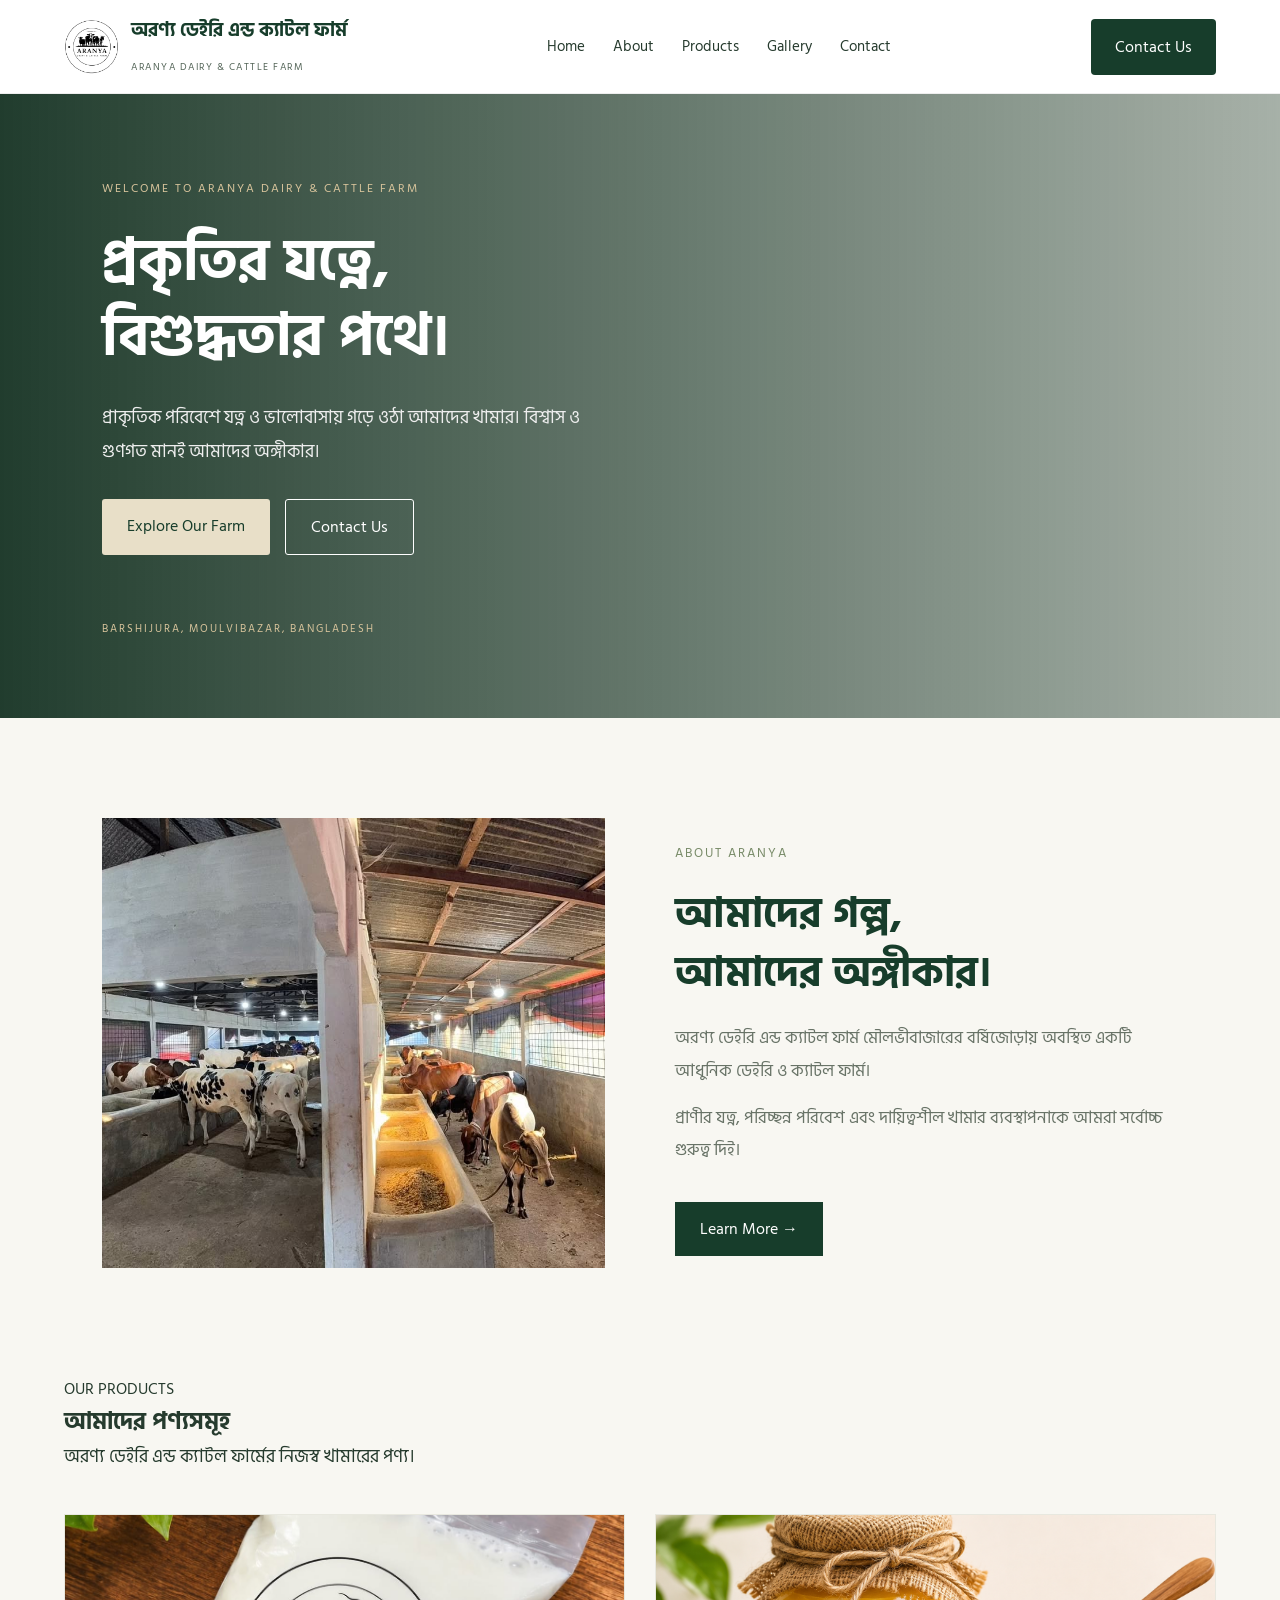
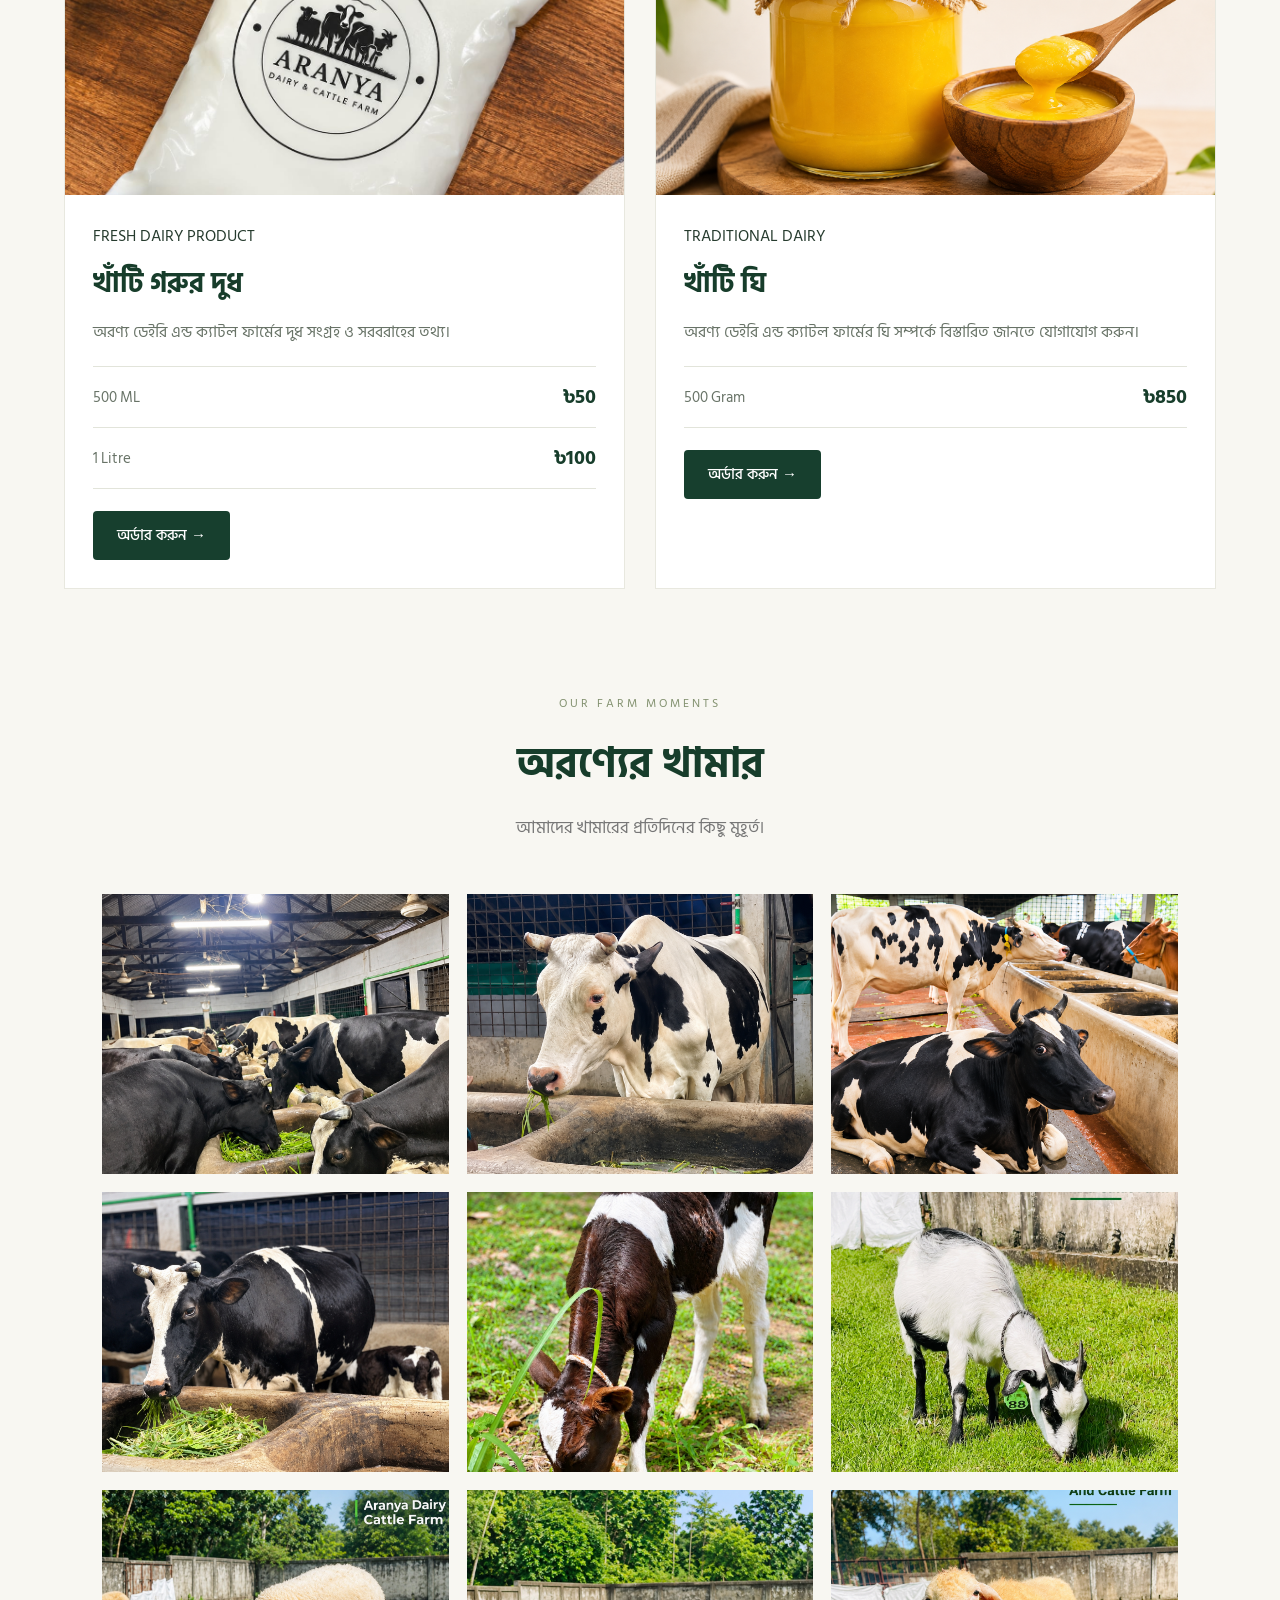
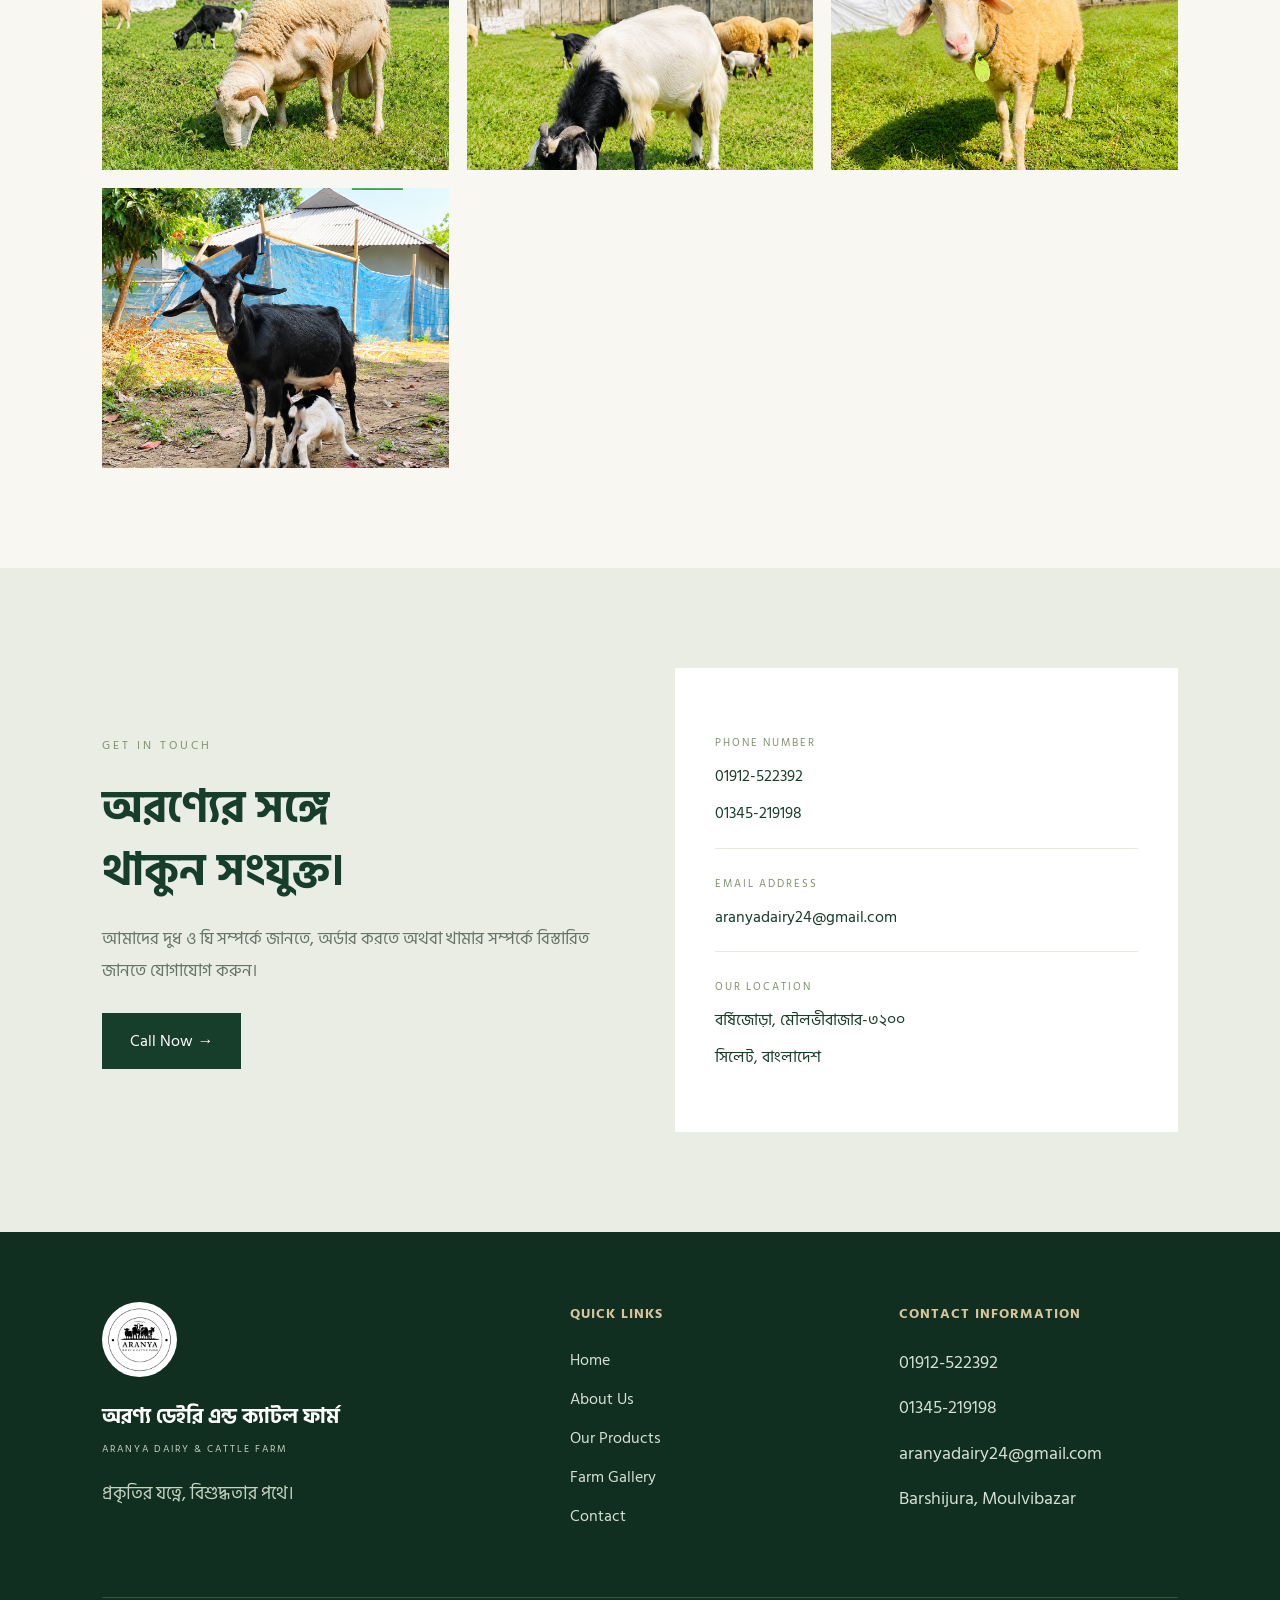
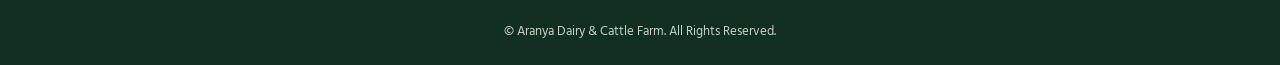
==== index.html @ bbe1cdf4 "Initial commit - Aranya Dairy Website" ====
<!DOCTYPE html>
<html lang="bn">

<head>
    <!-- Basic Meta -->
    <meta charset="UTF-8">
    <meta name="viewport" content="width=device-width, initial-scale=1.0">

    <!-- SEO Title -->
    <title>অরণ্য ডেইরি এন্ড ক্যাটল ফার্ম | Aranya Dairy & Cattle Farm</title>

    <!-- SEO Description -->
    <meta name="description" content="অরণ্য ডেইরি এন্ড ক্যাটল ফার্ম, বর্ষিজোড়া, মৌলভীবাজার। আমাদের খামারের তাজা দুধ, ঘি এবং খামারের কার্যক্রম সম্পর্কে জানুন।">

    <!-- Search Engine -->
    <meta name="robots" content="index, follow">

    <!-- Brand Theme -->
    <meta name="theme-color" content="#173f2e">

    <!-- Open Graph / Facebook -->
    <meta property="og:type" content="website">
    <meta property="og:title" content="অরণ্য ডেইরি এন্ড ক্যাটল ফার্ম">
    <meta property="og:description" content="প্রকৃতির যত্নে, বিশুদ্ধতার পথে। অরণ্য ডেইরি এন্ড ক্যাটল ফার্ম, মৌলভীবাজার।">
    <meta property="og:site_name" content="Aranya Dairy & Cattle Farm">
    <meta property="og:locale" content="bn_BD">

    <!-- Favicon -->
    <link rel="icon" type="image/png" href="assets/logo/aranya-logo.png">

    <!-- CSS -->
    <link rel="stylesheet" href="css/style.css">
</head>

<header class="header">
    <div class="header-inner">

        <a href="#home" class="logo">
            <img src="assets/logo/aranya-logo.png" alt="Aranya Logo">

            <div class="logo-text">
                <h2>অরণ্য ডেইরি এন্ড ক্যাটল ফার্ম</h2>
                <span>ARANYA DAIRY & CATTLE FARM</span>
            </div>
        </a>

        <button class="menu-toggle" id="menuToggle">
    ☰
</button><nav class="navigation">
            <a href="#home">Home</a>
            <a href="#about">About</a>
            <a href="#products">Products</a>
            <a href="#gallery">Gallery</a>
            <a href="#contact">Contact</a>
        </nav>

        <a href="#contact" class="contact-btn">Contact Us</a>

    </div>
</header>

</header>
<!-- Hero Section -->
<section class="hero" id="home">

    <div class="hero-content">

        <span class="hero-tag">
            WELCOME TO ARANYA DAIRY & CATTLE FARM
        </span>

        <h1>
            প্রকৃতির যত্নে,<br>
            বিশুদ্ধতার পথে।
        </h1>

        <p>
            প্রাকৃতিক পরিবেশে যত্ন ও ভালোবাসায়
            গড়ে ওঠা আমাদের খামার।
            বিশ্বাস ও গুণগত মানই আমাদের অঙ্গীকার।
        </p>

        <div class="hero-buttons">

            <a href="#about" class="primary-btn">
                Explore Our Farm
            </a>

            <a href="#contact" class="secondary-btn">
                Contact Us
            </a>

        </div>

        <div class="hero-location">
            BARSHIJURA, MOULVIBAZAR, BANGLADESH
        </div>

    </div>

</section>
<!-- About Section -->

<section class="about" id="about">

    <div class="about-container">

        <div class="about-image">
            <img
                src="assets/images/farm.jpg"
                alt="Aranya Dairy Farm"
            >
        </div>

        <div class="about-content">

            <span class="section-label">
                ABOUT ARANYA
            </span>

            <h2>
                আমাদের গল্প,<br>
                আমাদের অঙ্গীকার।
            </h2>

            <p>
                অরণ্য ডেইরি এন্ড ক্যাটল ফার্ম
                মৌলভীবাজারের বর্ষিজোড়ায় অবস্থিত
                একটি আধুনিক ডেইরি ও ক্যাটল ফার্ম।
            </p>

            <p>
                প্রাণীর যত্ন, পরিচ্ছন্ন পরিবেশ
                এবং দায়িত্বশীল খামার ব্যবস্থাপনাকে
                আমরা সর্বোচ্চ গুরুত্ব দিই।
            </p>

            <a href="#contact" class="about-btn">
                Learn More →
            </a>

        </div>

    </div>

</section>
<!-- Products Section -->

<section class="products" id="products">

    <div class="products-heading">

        <span>OUR PRODUCTS</span>

        <h2>আমাদের পণ্যসমূহ</h2>

        <p>
            অরণ্য ডেইরি এন্ড ক্যাটল ফার্মের
            নিজস্ব খামারের পণ্য।
        </p>

    </div>

    <div class="product-container">

        <!-- Milk Product -->

        <div class="product-card">


    <div class="product-image">
        <img src="assets/images/fresh-milk.jpg"
             alt="Aranya Fresh Milk">
    </div>

    <div class="product-info">

        <span>FRESH DAIRY PRODUCT</span>

        <h3>খাঁটি গরুর দুধ</h3>

        <p>
            অরণ্য ডেইরি এন্ড ক্যাটল ফার্মের
            দুধ সংগ্রহ ও সরবরাহের তথ্য।
        </p>

        <div class="price-list">
            <div>
                <span>500 ML</span>
                <strong>৳50</strong>
            </div>

            <div>
                <span>1 Litre</span>
                <strong>৳100</strong>
            </div>
        </div>

        <a href="#contact" class="product-order-btn">অর্ডার করুন →</a>

    </div>

</div>
       <div class="product-card">

    <div class="product-image">
        <img src="assets/images/pure-ghee.jpg"
             alt="Aranya Pure Ghee">
    </div>

    <div class="product-info">

        <span>TRADITIONAL DAIRY</span>

        <h3>খাঁটি ঘি</h3>

        <p>
            অরণ্য ডেইরি এন্ড ক্যাটল ফার্মের
            ঘি সম্পর্কে বিস্তারিত জানতে যোগাযোগ করুন।
        </p>

        <div class="price-list">
            <div>
                <span>500 Gram</span>
                <strong>৳850</strong>
            </div>
        </div>

        <a href="#contact" class="product-order-btn">অর্ডার করুন →</a>

    </div>

</div>
</div>

</section>
<!-- FARM GALLERY -->

<section class="gallery" id="gallery">

    <div class="gallery-heading">

        <span>OUR FARM MOMENTS</span>

        <h2>অরণ্যের খামার</h2>

        <p>
            আমাদের খামারের প্রতিদিনের কিছু মুহূর্ত।
        </p>

    </div>

    <div class="gallery-grid">

        <div class="gallery-item">
            <img src="assets/images/farm-1.jpg" alt="Aranya Farm 1">
        </div>

        <div class="gallery-item">
            <img src="assets/images/farm-2.jpg" alt="Aranya Farm 2">
        </div>

        <div class="gallery-item">
            <img src="assets/images/farm-3.jpg" alt="Aranya Farm 3">
        </div>

        <div class="gallery-item">
            <img src="assets/images/farm-4.jpg" alt="Aranya Farm 4">
        </div>

        <div class="gallery-item">
            <img src="assets/images/farm-5.jpg" alt="Aranya Farm 5">
        </div>

        <div class="gallery-item">
            <img src="assets/images/farm-6.jpg" alt="Aranya Farm 6">
        </div>

        <div class="gallery-item">
            <img src="assets/images/farm-7.jpg" alt="Aranya Farm 7">
        </div>

        <div class="gallery-item">
            <img src="assets/images/farm-8.jpg" alt="Aranya Farm 8">
        </div>

        <div class="gallery-item">
            <img src="assets/images/farm-9.jpg" alt="Aranya Farm 9">
        </div>

        <div class="gallery-item">
            <img src="assets/images/farm-10.jpg" alt="Aranya Farm 10">
        </div>

    </div>

</section>

<!-- IMAGE LIGHTBOX -->

<div class="lightbox" id="lightbox">

    <button class="lightbox-close" id="lightboxClose">
        &times;
    </button>

    <img id="lightboxImage" src="" alt="Farm Image">

</div>
<script src="js/script.js"></script>
<!-- CONTACT SECTION -->

<section class="contact-section" id="contact">

    <div class="contact-container">

        <div class="contact-content">

            <span>GET IN TOUCH</span>

            <h2>
                অরণ্যের সঙ্গে<br>
                থাকুন সংযুক্ত।
            </h2>

            <p>
                আমাদের দুধ ও ঘি সম্পর্কে জানতে,
                অর্ডার করতে অথবা খামার সম্পর্কে
                বিস্তারিত জানতে যোগাযোগ করুন।
            </p>

            <a href="tel:01912522392" class="contact-button">
                Call Now →
            </a>

        </div>

        <div class="contact-details">

            <div>
                <small>PHONE NUMBER</small>
                <p>01912-522392</p>
                <p>01345-219198</p>
            </div>

            <div>
                <small>EMAIL ADDRESS</small>
                <p>aranyadairy24@gmail.com</p>
            </div>

            <div>
                <small>OUR LOCATION</small>
                <p>বর্ষিজোড়া, মৌলভীবাজার-৩২০০</p>
                <p>সিলেট, বাংলাদেশ</p>
            </div>

        </div>

    </div>

</section>


<!-- FOOTER SECTION -->

<footer class="footer">

    <div class="footer-container">

        <div class="footer-brand">

            <img
                src="assets/logo/aranya-logo.png"
                alt="Aranya Logo"
            >

            <h3>অরণ্য ডেইরি এন্ড ক্যাটল ফার্ম</h3>

            <span>ARANYA DAIRY & CATTLE FARM</span>

            <p>
                প্রকৃতির যত্নে, বিশুদ্ধতার পথে।
            </p>

        </div>


        <div class="footer-links">

            <h4>QUICK LINKS</h4>

            <a href="#home">Home</a>
            <a href="#about">About Us</a>
            <a href="#products">Our Products</a>
            <a href="#gallery">Farm Gallery</a>
            <a href="#contact">Contact</a>

        </div>


        <div class="footer-contact">

            <h4>CONTACT INFORMATION</h4>

            <p>01912-522392</p>
            <p>01345-219198</p>
            <p>aranyadairy24@gmail.com</p>
            <p>Barshijura, Moulvibazar</p>

        </div>

    </div>


    <div class="footer-bottom">

        <p>
            © <span id="currentYear"></span>
            Aranya Dairy & Cattle Farm.
            All Rights Reserved.
        </p>

    </div>

</footer>
</body>
</html>
---- css/style.css ----
@import url('https://fonts.googleapis.com/css2?family=Hind+Siliguri:wght@400;500;600;700&display=swap');

* {
    margin: 0;
    padding: 0;
    box-sizing: border-box;
}

body {
    font-family: 'Hind Siliguri', sans-serif;
    background-color: #f8f7f2;
    color: #263b2e;
}

h1 {
    font-size: 42px;
    color: #173d2b;
}

p {
    font-size: 18px;
    line-height: 1.8;
}
.header {
    background: #ffffff;
    padding: 18px 6%;
    border-bottom: 1px solid #eeeeee;
}

.container {
    display: flex;
    align-items: center;
    justify-content: space-between;
}

.logo {
    display: flex;
    align-items: center;
    gap: 12px;
}

.logo img {
    width: 55px;
    height: 55px;
    object-fit: contain;
}

.logo h2 {
    color: #173d2b;
    font-size: 25px;
}

.logo span {
    font-size: 10px;
    letter-spacing: 1px;
}

.navigation {
    display: flex;
    gap: 25px;
}

.navigation a {
    text-decoration: none;
    color: #263b2e;
    font-size: 15px;
}

.contact-btn {
    background: #173d2b;
    color: white;
    padding: 12px 22px;
    text-decoration: none;
    border-radius: 4px;
}
/* HERO SECTION */

.hero {
    min-height: 600px;

    display: flex;
    align-items: center;

    padding: 80px 8%;

    background:
        linear-gradient(
            90deg,
            rgba(15, 45, 29, 0.92),
            rgba(15, 45, 29, 0.35)
        ),
        url("https://images.unsplash.com/photo-1500595046743-cd271d694d30?auto=format&fit=crop&w=2000&q=85");

    background-size: cover;
    background-position: center;

    color: white;
}

.hero-content {
    max-width: 650px;
}

.hero-tag {
    font-size: 12px;
    letter-spacing: 2px;
    color: #d8c49c;
}

.hero h1 {
    font-size: 58px;
    line-height: 1.3;
    color: white;
    margin: 25px 0;
}

.hero p {
    font-size: 18px;
    line-height: 1.9;
    color: #eeeeee;
    max-width: 520px;
}

.hero-buttons {
    display: flex;
    gap: 15px;
    margin-top: 30px;
}

.primary-btn,
.secondary-btn {
    padding: 14px 25px;
    text-decoration: none;
    border-radius: 3px;
}

.primary-btn {
    background: #e8dfc8;
    color: #173d2b;
}

.secondary-btn {
    border: 1px solid white;
    color: white;
}

.hero-location {
    margin-top: 65px;
    font-size: 11px;
    letter-spacing: 2px;
    color: #d8c49c;
}
/* ABOUT SECTION */

.about {
    padding: 100px 8%;
    background: #f8f7f2;
}

.about-container {
    display: grid;
    grid-template-columns: 1fr 1fr;
    align-items: center;
    gap: 70px;
}

.about-image img {
    width: 100%;
    height: 450px;
    object-fit: cover;
}

.section-label {
    color: #788b68;
    font-size: 13px;
    letter-spacing: 2px;
}

.about-content h2 {
    font-size: 42px;
    line-height: 1.4;
    color: #173d2b;
    margin: 20px 0;
}

.about-content p {
    font-size: 17px;
    line-height: 1.9;
    color: #687367;
    margin-bottom: 15px;
}

.about-btn {
    display: inline-block;
    margin-top: 20px;
    padding: 14px 25px;
    background: #173d2b;
    color: white;
    text-decoration: none;
}
/* TABLET AND MOBILE */

@media (max-width: 768px) {

    .about-container {
        grid-template-columns: 1fr;
        gap: 35px;
    }

    .about-image img {
        height: 300px;
    }

    .about-content h2 {
        font-size: 32px;
    }

}/* PRODUCT PRICING */

.price-list {
    margin-top: 22px;
    border-top: 1px solid #e2e4da;
}

.price-list div {
    display: flex;
    justify-content: space-between;
    align-items: center;
    padding: 14px 0;
    border-bottom: 1px solid #e2e4da;
}

.price-list span {
    font-size: 15px;
    color: #687367;
    letter-spacing: 0;
}

.price-list strong {
    font-size: 21px;
    color: #173d2b;
}

.product-info a {
    margin-top: 22px;
}/* PRODUCT SECTION FIX */

.product-container {
    display: grid;
    grid-template-columns: repeat(2, minmax(0, 1fr));
    gap: 30px;
    max-width: 1100px;
    margin: 40px auto 0;
}

.product-card {
    background: #ffffff;
    overflow: hidden;
    border: 1px solid #e8e8df;
}

.product-image {
    width: 100%;
    height: 280px;
    overflow: hidden;
}

.product-image img {
    width: 100%;
    height: 100%;
    object-fit: cover;
    display: block;
}

.product-info {
    padding: 28px;
}

.product-info h3 {
    font-size: 28px;
    color: #173d2b;
    margin: 12px 0;
}

.product-info p {
    font-size: 16px;
    line-height: 1.8;
    color: #687367;
}

.price-list {
    margin-top: 20px;
    border-top: 1px solid #e2e4da;
}

.price-list div {
    display: flex;
    justify-content: space-between;
    padding: 14px 0;
    border-bottom: 1px solid #e2e4da;
}

.price-list strong {
    color: #173d2b;
    font-size: 20px;
}

@media (max-width: 768px) {
    .product-container {
        grid-template-columns: 1fr;
    }
}/* FARM GALLERY */

.gallery {
    padding: 100px 8%;
    background: #f8f7f2;
}

.gallery-heading {
    text-align: center;
    margin-bottom: 50px;
}

.gallery-heading span {
    color: #82916f;
    font-size: 12px;
    letter-spacing: 3px;
}

.gallery-heading h2 {
    font-size: 42px;
    color: #173d2b;
    margin: 15px 0;
}

.gallery-heading p {
    color: #777;
    font-size: 17px;
}

.gallery-grid {
    display: grid;
    grid-template-columns: repeat(3, 1fr);
    gap: 18px;
}

.gallery-item {
    height: 280px;
    overflow: hidden;
    cursor: pointer;
    background: #e8e8df;
}

.gallery-item img {
    width: 100%;
    height: 100%;
    object-fit: cover;
    display: block;
    transition: transform 0.5s ease;
}

.gallery-item:hover img {
    transform: scale(1.08);
}

/* LIGHTBOX */

.lightbox {
    display: none;
    position: fixed;
    inset: 0;
    background: rgba(0, 0, 0, 0.92);
    z-index: 9999;
    justify-content: center;
    align-items: center;
    padding: 40px;
}

.lightbox.active {
    display: flex;
}

.lightbox img {
    max-width: 90%;
    max-height: 85vh;
    object-fit: contain;
}

.lightbox-close {
    position: absolute;
    top: 20px;
    right: 35px;
    background: none;
    border: none;
    color: white;
    font-size: 45px;
    cursor: pointer;
}

/* RESPONSIVE */

@media (max-width: 768px) {

    .gallery {
        padding: 65px 5%;
    }

    .gallery-grid {
        grid-template-columns: repeat(2, 1fr);
        gap: 10px;
    }

    .gallery-item {
        height: 190px;
    }

    .gallery-heading h2 {
        font-size: 32px;
    }

}

@media (max-width: 480px) {

    .gallery-grid {
        grid-template-columns: 1fr;
    }

    .gallery-item {
        height: 260px;
    }

}
/* CONTACT SECTION */

.contact-section {
    padding: 100px 8%;
    background: #e9ede4;
}

.contact-container {
    display: grid;
    grid-template-columns: 1fr 1fr;
    gap: 70px;
    align-items: center;
}

.contact-content > span {
    color: #82916f;
    letter-spacing: 3px;
    font-size: 12px;
}

.contact-content h2 {
    font-size: 45px;
    line-height: 1.4;
    color: #173d2b;
    margin: 20px 0;
}

.contact-content p {
    color: #687367;
    line-height: 1.9;
    font-size: 17px;
    margin-bottom: 25px;
}

.contact-button {
    display: inline-block;
    background: #173d2b;
    color: white;
    padding: 15px 28px;
    text-decoration: none;
}

.contact-details {
    background: white;
    padding: 40px;
}

.contact-details div {
    padding: 20px 0;
    border-bottom: 1px solid #e5e8df;
}

.contact-details div:last-child {
    border-bottom: none;
}

.contact-details small {
    color: #82916f;
    letter-spacing: 2px;
    font-size: 11px;
}

.contact-details p {
    color: #173d2b;
    font-size: 16px;
    margin-top: 8px;
}


/* FOOTER */

.footer {
    background: #102f21;
    color: white;
    padding: 70px 8% 0;
}

.footer-container {
    display: grid;
    grid-template-columns: 1.5fr 1fr 1fr;
    gap: 50px;
    padding-bottom: 55px;
}

.footer-brand img {
    width: 75px;
    height: 75px;
    object-fit: contain;
    background: white;
    border-radius: 50%;
    padding: 5px;
}

.footer-brand h3 {
    font-size: 21px;
    margin-top: 15px;
}

.footer-brand span {
    font-size: 10px;
    letter-spacing: 2px;
    color: #c5d2c2;
}

.footer-brand p {
    color: #c5d2c2;
    margin-top: 18px;
}

.footer-links h4,
.footer-contact h4 {
    color: #d8c49c;
    margin-bottom: 22px;
    font-size: 14px;
    letter-spacing: 1px;
}

.footer-links a {
    display: block;
    color: #d5dfd5;
    margin-bottom: 13px;
    text-decoration: none;
}

.footer-links a:hover {
    color: #d8c49c;
}

.footer-contact p {
    color: #d5dfd5;
    margin-bottom: 13px;
}

.footer-bottom {
    border-top: 1px solid #365442;
    padding: 22px 0;
    text-align: center;
}

.footer-bottom p {
    color: #c5d2c2;
    font-size: 13px;
}


/* RESPONSIVE DESIGN */

@media (max-width: 768px) {

    .contact-container {
        grid-template-columns: 1fr;
        gap: 35px;
    }

    .contact-content h2 {
        font-size: 35px;
    }

    .footer-container {
        grid-template-columns: 1fr;
        gap: 35px;
    }

}
.logo-text h2 {
    font-size: 20px;
    color: #173d2b;
    margin: 0 0 7px;
    white-space: nowrap;
}

.logo-text span {
    font-size: 11px;
    letter-spacing: 1.5px;
    color: #536457;
    white-space: nowrap;
}/* HEADER FINAL FIX */

.header {
    width: 100%;
    background: #ffffff;
    border-bottom: 1px solid #eeeeee;
    padding: 15px 5%;
}

.header-inner {
    display: flex;
    align-items: center;
    justify-content: space-between;
    gap: 25px;
    max-width: 1400px;
    margin: auto;
}

.logo {
    display: flex;
    align-items: center;
    gap: 12px;
    text-decoration: none;
    flex-shrink: 0;
}

.logo img {
    width: 55px;
    height: 55px;
    object-fit: contain;
}

.logo-text h2 {
    font-size: 19px;
    color: #173d2b;
    margin: 0 0 6px;
    white-space: nowrap;
}

.logo-text span {
    font-size: 10px;
    letter-spacing: 1.5px;
    color: #536457;
}

.navigation {
    display: flex;
    align-items: center;
    gap: 28px;
}

.navigation a {
    text-decoration: none;
    color: #263b2e;
    font-size: 15px;
}

.contact-btn {
    background: #173d2b;
    color: white;
    padding: 15px 24px;
    text-decoration: none;
    border-radius: 4px;
    white-space: nowrap;
}

@media (max-width: 900px) {
    .header-inner {
        flex-wrap: wrap;
    }

    .navigation {
        order: 3;
        width: 100%;
        justify-content: center;
        flex-wrap: wrap;
        gap: 18px;
    }
}

@media (max-width: 480px) {
    .logo-text h2 {
        font-size: 15px;
    }

    .logo img {
        width: 45px;
        height: 45px;
    }

    .contact-btn {
        padding: 10px 14px;
        font-size: 12px;
    }
}
/* Mobile Header */
.menu-toggle {
    display: none;
    background: transparent;
    border: none;
    font-size: 28px;
    cursor: pointer;
}

@media (max-width: 768px) {
    .header-inner {
        flex-wrap: wrap;
        justify-content: space-between;
        padding: 15px 20px;
    }

    .menu-toggle {
        display: block;
    }

    .contact-btn {
        display: none;
    }

    .navigation {
        display: none;
        width: 100%;
        flex-direction: column;
        align-items: center;
        gap: 20px;
        padding: 20px 0;
    }
}
@media (max-width: 768px) {
    .navigation.active {
        display: flex;
    }
}
/* Mobile Hero Responsive Design */
@media (max-width: 768px) {

    .hero {
        min-height: 600px;
        padding: 70px 25px 50px;
        background-position: center;
    }

    .hero-content {
        width: 100%;
        max-width: 100%;
    }

    .hero h1 {
        font-size: 38px;
        line-height: 1.4;
        margin-bottom: 25px;
    }

    .hero p {
        font-size: 16px;
        line-height: 1.8;
    }

    .hero-tag {
        font-size: 11px;
        letter-spacing: 1.5px;
    }
}

/* Mobile About Section */
@media (max-width: 768px) {
    .about-image {
        width: 100%;
        margin-bottom: 30px;
    }

    .about-image img {
        width: 100%;
        height: 260px;
        object-fit: cover;
        border-radius: 8px;
    }
}
/* Mobile About Spacing */
@media (max-width: 768px) {
    .about {
        padding: 55px 7%;
    }

    .about-container {
        gap: 30px;
    }
}
/* Product Order Button */
.product-order-btn {
    display: inline-block;
    margin-top: 18px;
    padding: 12px 24px;
    background: #173f2e;
    color: #ffffff;
    text-decoration: none;
    border-radius: 4px;
    font-size: 15px;
    font-weight: 500;
    transition: 0.3s ease;
}

.product-order-btn:hover {
    background: #24583f;
}
/* Mobile Products Section */
@media (max-width: 768px) {
    .products {
        padding: 55px 7%;
    }

    .products-heading {
        width: 100%;
        margin: 0 auto 30px;
        text-align: left;
    }

    .product-container {
        width: 100%;
        gap: 25px;
    }
}
/* Mobile Gallery Responsive */
@media (max-width: 768px) {
    .gallery-grid {
        grid-template-columns: repeat(2, 1fr);
        gap: 12px;
    }

    .gallery-item {
        height: 150px;
        border-radius: 6px;
    }

    .gallery-item img {
        width: 100%;
        height: 100%;
        object-fit: cover;
    }
}
/* Mobile Lightbox */
@media (max-width: 768px) {
    .lightbox img {
        max-width: 90%;
        max-height: 75vh;
        object-fit: contain;
    }

    .lightbox-close {
        top: 20px;
        right: 20px;
        font-size: 35px;
    }
}
/* Tablet Products Layout */
@media (min-width: 769px) and (max-width: 1024px) {
    .product-container {
        display: grid;
        grid-template-columns: repeat(2, 1fr);
        gap: 25px;
        align-items: start;
    }

    .product-card {
        width: 100%;
    }

    .product-card img {
        width: 100%;
        height: 250px;
        object-fit: cover;
    }
}
/* Tablet Product Card Alignment */
@media (min-width: 769px) and (max-width: 1024px) {
    .product-card {
        display: flex;
        flex-direction: column;
        height: 100%;
    }

    .product-info {
        display: flex;
        flex-direction: column;
        flex: 1;
    }

    .product-order-btn {
        align-self: flex-start;
        margin-top: auto;
    }
}
/* Products Section Alignment Fix */
.products {
    width: 100%;
    box-sizing: border-box;
}

.products-heading {
    max-width: 1200px;
    margin-left: auto;
    margin-right: auto;
}

.product-container {
    width: 100%;
    max-width: 1200px;
    margin-left: auto;
    margin-right: auto;
    box-sizing: border-box;
}

@media (min-width: 769px) {
    .products {
        padding-left: 5%;
        padding-right: 5%;
    }
}
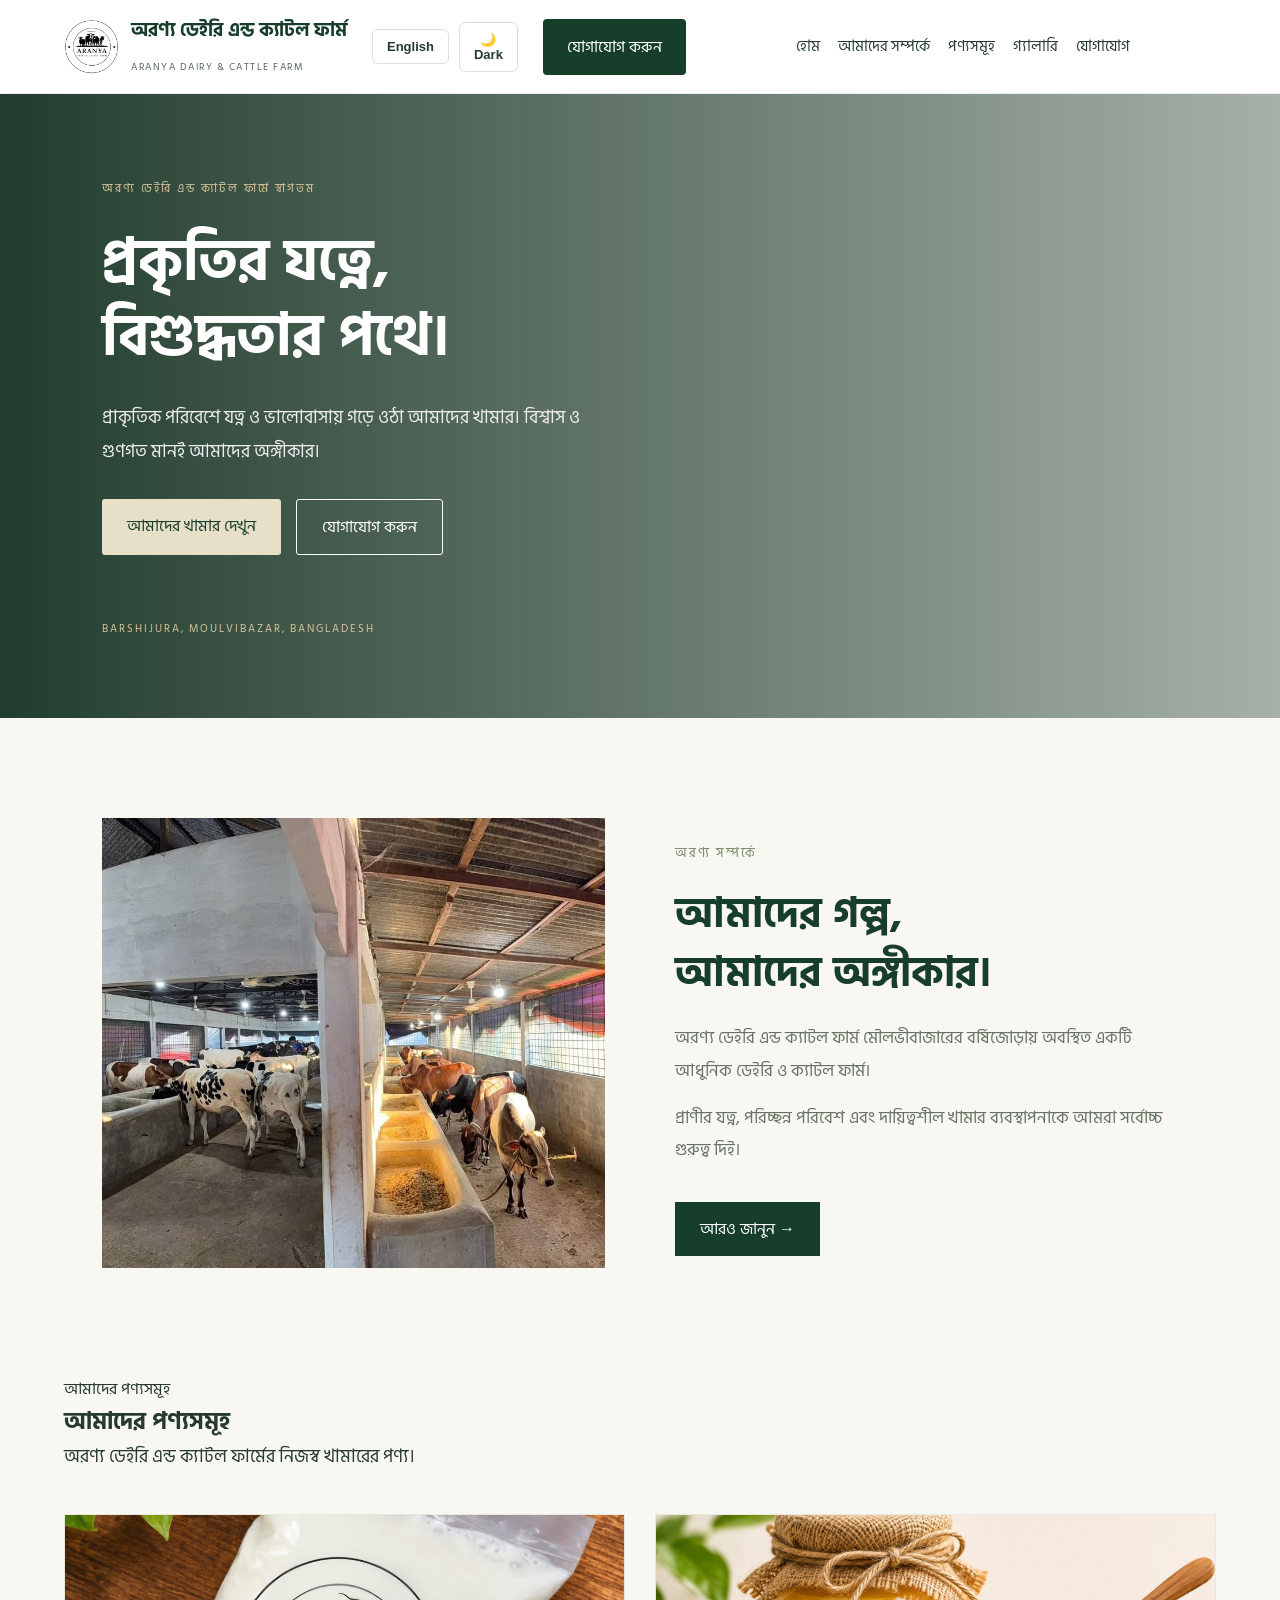
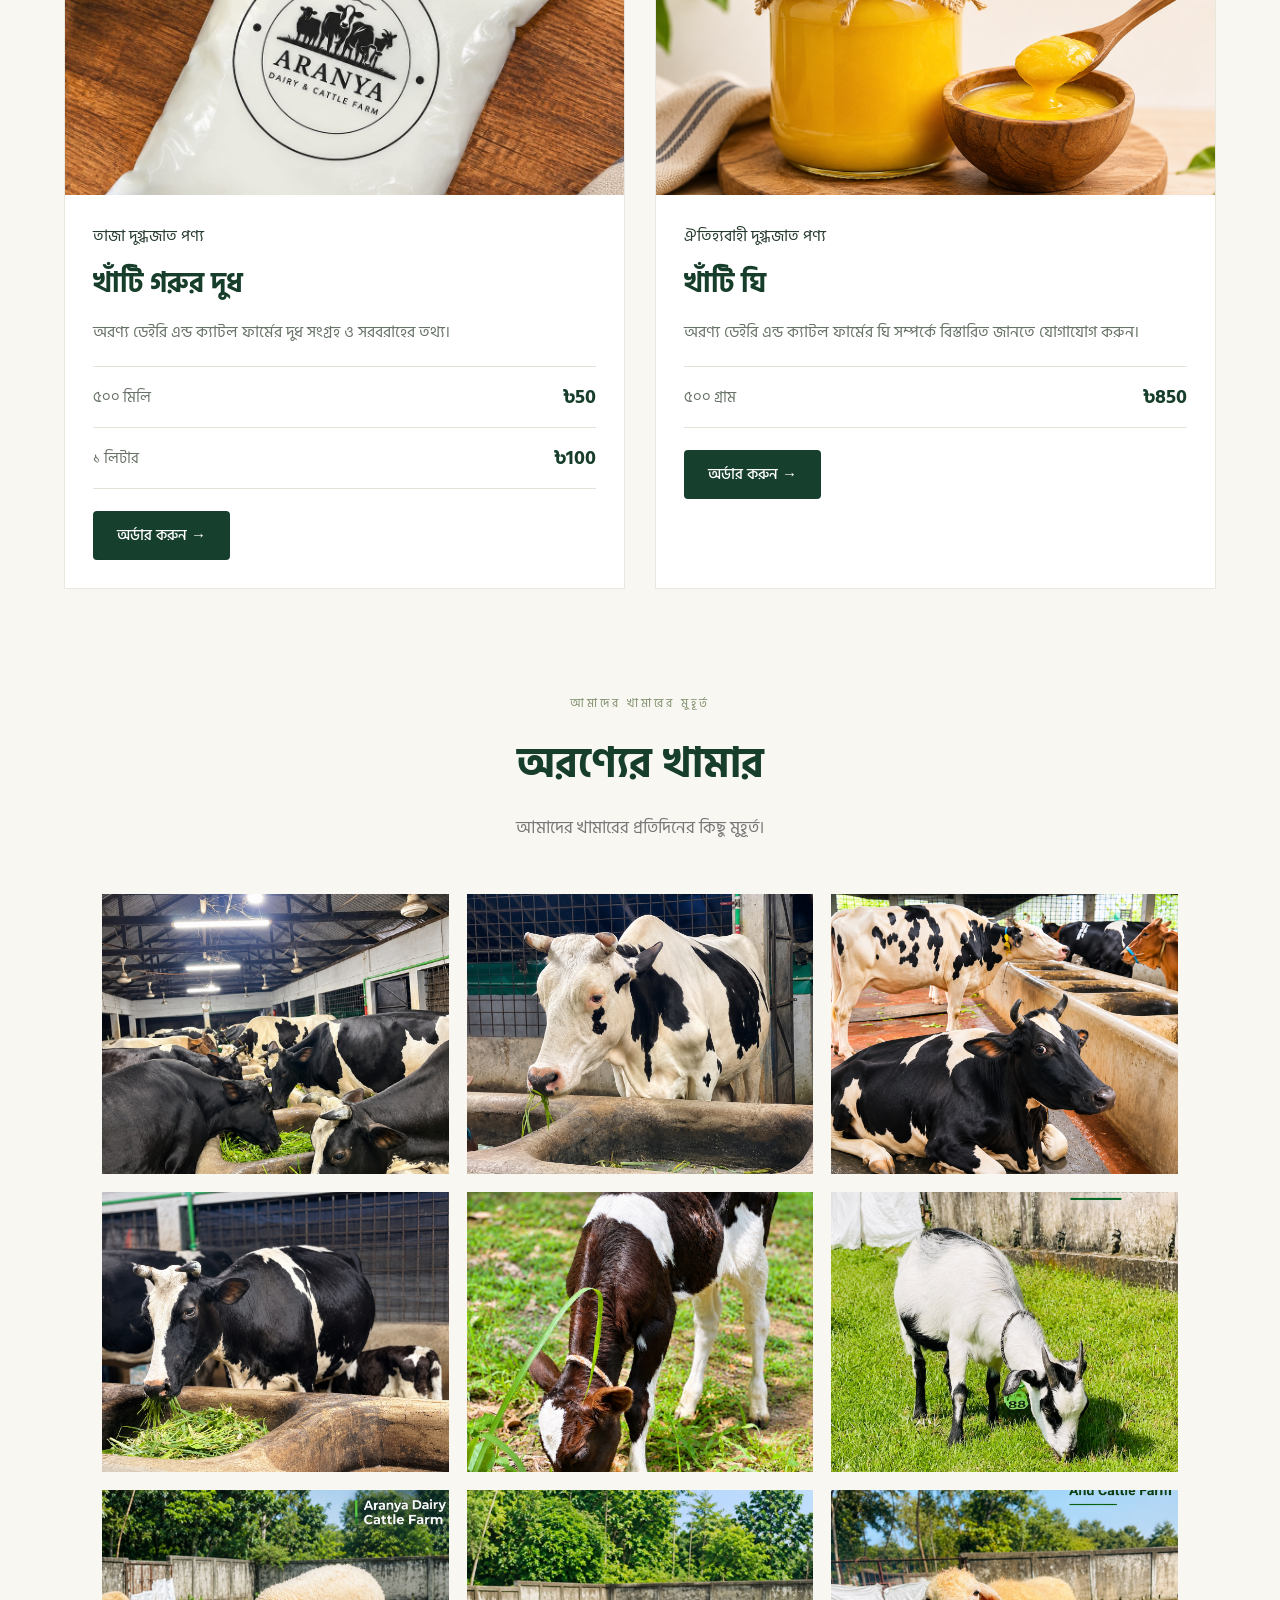
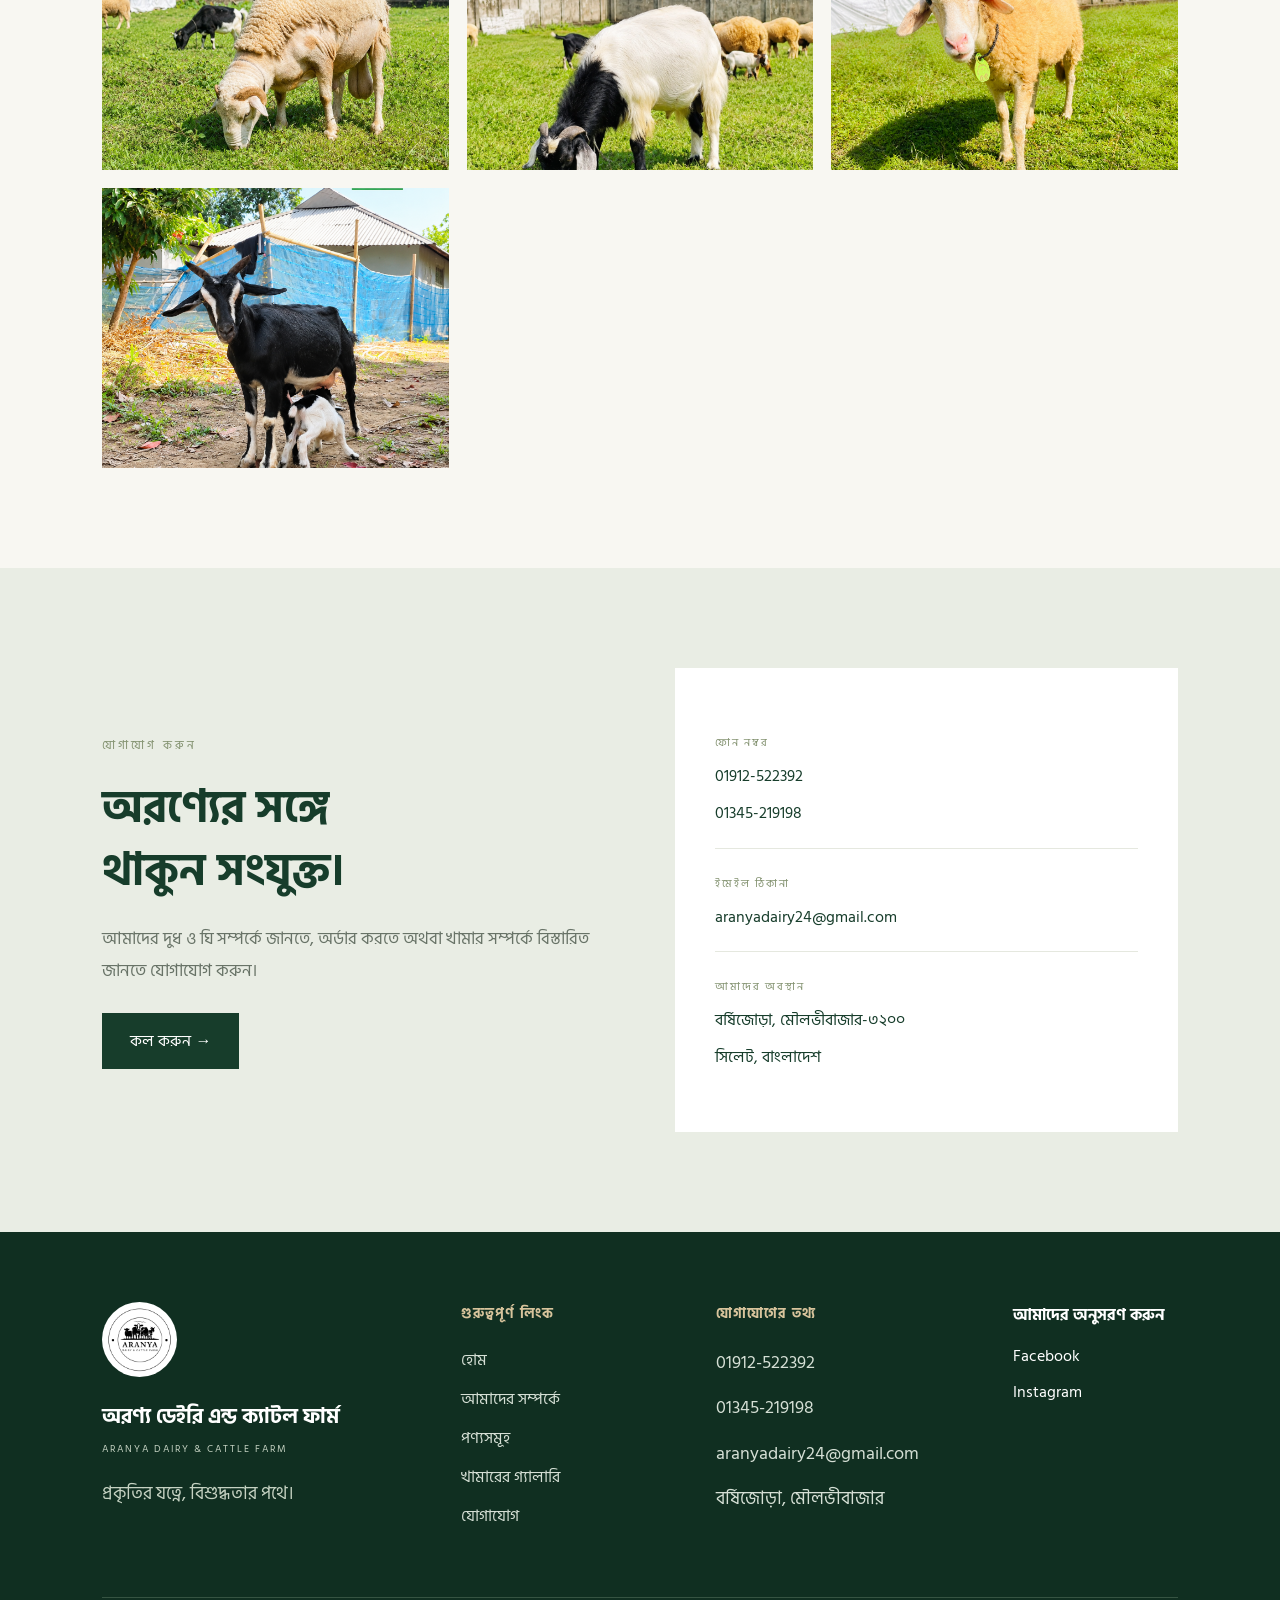
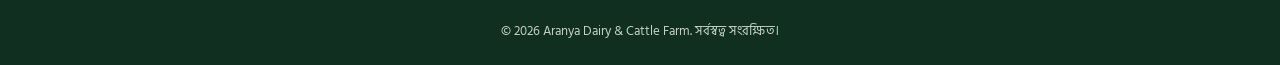
==== commit 8c4c8ddc: "Update SEO files and website features" ====
--- a/index.html
+++ b/index.html
@@ -32,9 +32,11 @@
     <link rel="stylesheet" href="css/style.css">
 </head>
 
+<!-- HEADER SECTION -->
 <header class="header">
     <div class="header-inner">
 
+        <!-- Official Logo -->
         <a href="#home" class="logo">
             <img src="assets/logo/aranya-logo.png" alt="Aranya Logo">
 
@@ -44,51 +46,64 @@
             </div>
         </a>
 
-        <button class="menu-toggle" id="menuToggle">
-    ☰
-</button><nav class="navigation">
-            <a href="#home">Home</a>
-            <a href="#about">About</a>
-            <a href="#products">Products</a>
-            <a href="#gallery">Gallery</a>
-            <a href="#contact">Contact</a>
-        </nav>
-
-        <a href="#contact" class="contact-btn">Contact Us</a>
+        <!-- Mobile Menu Button -->
+        <button class="menu-toggle" id="menuToggle" aria-label="Toggle Menu">
+            ☰
+        </button>
+
+        <nav class="navigation">
+    <a href="#home" data-i18n="navHome">Home</a>
+    <a href="#about" data-i18n="navAbout">About</a>
+    <a href="#products" data-i18n="navProducts">Products</a>
+    <a href="#gallery" data-i18n="navGallery">Gallery</a>
+    <a href="#contact" data-i18n="navContact">Contact</a>
+</nav>
+
+        <!-- Language & Theme Controls -->
+        <div class="header-controls">
+            <button id="languageToggle" class="control-btn">
+                English
+            </button>
+
+            <button id="themeToggle" class="control-btn">
+                🌙 Dark
+            </button>
+        </div>
+
+        <!-- Contact Button -->
+        <a href="#contact" class="contact-btn" data-i18n="navContactButton">Contact Us</a>
 
     </div>
 </header>
 
-</header>
 <!-- Hero Section -->
 <section class="hero" id="home">
 
     <div class="hero-content">
 
-        <span class="hero-tag">
-            WELCOME TO ARANYA DAIRY & CATTLE FARM
-        </span>
-
-        <h1>
-            প্রকৃতির যত্নে,<br>
-            বিশুদ্ধতার পথে।
-        </h1>
-
-        <p>
-            প্রাকৃতিক পরিবেশে যত্ন ও ভালোবাসায়
-            গড়ে ওঠা আমাদের খামার।
-            বিশ্বাস ও গুণগত মানই আমাদের অঙ্গীকার।
-        </p>
+        <span class="hero-tag" data-i18n="heroTag">
+    WELCOME TO ARANYA DAIRY & CATTLE FARM
+</span>
+
+        <h1 data-i18n="heroTitle">
+    প্রকৃতির যত্নে,<br>
+    বিশুদ্ধতার পথে।
+</h1>
+        <p data-i18n="heroDescription">
+    প্রাকৃতিক পরিবেশে যত্ন ও ভালোবাসায়
+    গড়ে ওঠা আমাদের খামার।
+    বিশ্বাস ও গুণগত মানই আমাদের অঙ্গীকার।
+</p>
 
         <div class="hero-buttons">
 
-            <a href="#about" class="primary-btn">
-                Explore Our Farm
-            </a>
-
-            <a href="#contact" class="secondary-btn">
-                Contact Us
-            </a>
+           <a href="#about" class="primary-btn" data-i18n="heroExplore">
+    Explore Our Farm
+</a>
+
+            <a href="#contact" class="secondary-btn" data-i18n="heroContact">
+    Contact Us
+</a>
 
         </div>
 
@@ -114,30 +129,29 @@
 
         <div class="about-content">
 
-            <span class="section-label">
-                ABOUT ARANYA
-            </span>
-
-            <h2>
-                আমাদের গল্প,<br>
-                আমাদের অঙ্গীকার।
-            </h2>
-
-            <p>
-                অরণ্য ডেইরি এন্ড ক্যাটল ফার্ম
-                মৌলভীবাজারের বর্ষিজোড়ায় অবস্থিত
-                একটি আধুনিক ডেইরি ও ক্যাটল ফার্ম।
-            </p>
-
-            <p>
-                প্রাণীর যত্ন, পরিচ্ছন্ন পরিবেশ
-                এবং দায়িত্বশীল খামার ব্যবস্থাপনাকে
-                আমরা সর্বোচ্চ গুরুত্ব দিই।
-            </p>
-
-            <a href="#contact" class="about-btn">
-                Learn More →
-            </a>
+            <span class="section-label" data-i18n="aboutLabel">
+    ABOUT ARANYA
+</span>
+
+           <h2 data-i18n="aboutTitle">
+    আমাদের গল্প,<br>
+    আমাদের অঙ্গীকার।
+</h2>
+            <p data-i18n="aboutDescription1">
+    অরণ্য ডেইরি এন্ড ক্যাটল ফার্ম
+    মৌলভীবাজারের বর্ষিজোড়ায় অবস্থিত
+    একটি আধুনিক ডেইরি ও ক্যাটল ফার্ম।
+</p>
+
+            <p data-i18n="aboutDescription2">
+    প্রাণীর যত্ন, পরিচ্ছন্ন পরিবেশ
+    এবং দায়িত্বশীল খামার ব্যবস্থাপনাকে
+    আমরা সর্বোচ্চ গুরুত্ব দিই।
+</p>
+
+            <a href="#contact" class="about-btn" data-i18n="aboutButton">
+    Learn More →
+</a>
 
         </div>
 
@@ -150,14 +164,13 @@
 
     <div class="products-heading">
 
-        <span>OUR PRODUCTS</span>
-
-        <h2>আমাদের পণ্যসমূহ</h2>
-
-        <p>
-            অরণ্য ডেইরি এন্ড ক্যাটল ফার্মের
-            নিজস্ব খামারের পণ্য।
-        </p>
+       <span data-i18n="productsLabel">OUR PRODUCTS</span>
+
+<h2 data-i18n="productsTitle">আমাদের পণ্যসমূহ</h2>
+
+<p data-i18n="productsDescription">
+    অরণ্য ডেইরি এন্ড ক্যাটল ফার্মের নিজস্ব খামারের পণ্য।
+</p>
 
     </div>
 
@@ -175,28 +188,28 @@
 
     <div class="product-info">
 
-        <span>FRESH DAIRY PRODUCT</span>
-
-        <h3>খাঁটি গরুর দুধ</h3>
-
-        <p>
-            অরণ্য ডেইরি এন্ড ক্যাটল ফার্মের
-            দুধ সংগ্রহ ও সরবরাহের তথ্য।
-        </p>
+        <span data-i18n="milkCategory">FRESH DAIRY PRODUCT</span>
+
+        <h3 data-i18n="milkTitle">খাঁটি গরুর দুধ</h3>
+
+        <p data-i18n="milkDescription">
+    অরণ্য ডেইরি এন্ড ক্যাটল ফার্মের
+    দুধ সংগ্রহ ও সরবরাহের তথ্য।
+</p>
 
         <div class="price-list">
             <div>
-                <span>500 ML</span>
+                <span data-i18n="milkUnit500">500 ML</span>
                 <strong>৳50</strong>
             </div>
 
             <div>
-                <span>1 Litre</span>
+                <span data-i18n="milkUnit1000">1 Litre</span>
                 <strong>৳100</strong>
             </div>
         </div>
 
-        <a href="#contact" class="product-order-btn">অর্ডার করুন →</a>
+       <a href="#contact" class="product-order-btn" data-i18n="orderButton">অর্ডার করুন →</a>
 
     </div>
 
@@ -210,23 +223,23 @@
 
     <div class="product-info">
 
-        <span>TRADITIONAL DAIRY</span>
-
-        <h3>খাঁটি ঘি</h3>
-
-        <p>
-            অরণ্য ডেইরি এন্ড ক্যাটল ফার্মের
-            ঘি সম্পর্কে বিস্তারিত জানতে যোগাযোগ করুন।
-        </p>
+        <span data-i18n="gheeCategory">TRADITIONAL DAIRY</span>
+
+        <h3 data-i18n="gheeTitle">খাঁটি ঘি</h3>
+
+        <p data-i18n="gheeDescription">
+    অরণ্য ডেইরি এন্ড ক্যাটল ফার্মের
+    ঘি সম্পর্কে বিস্তারিত জানতে যোগাযোগ করুন।
+</p>
 
         <div class="price-list">
             <div>
-                <span>500 Gram</span>
+                <span data-i18n="gheeUnit">500 Gram</span>
                 <strong>৳850</strong>
             </div>
         </div>
 
-        <a href="#contact" class="product-order-btn">অর্ডার করুন →</a>
+        <a href="#contact" class="product-order-btn" data-i18n="orderButton">অর্ডার করুন →</a>
 
     </div>
 
@@ -240,13 +253,13 @@
 
     <div class="gallery-heading">
 
-        <span>OUR FARM MOMENTS</span>
-
-        <h2>অরণ্যের খামার</h2>
-
-        <p>
-            আমাদের খামারের প্রতিদিনের কিছু মুহূর্ত।
-        </p>
+        <span data-i18n="galleryLabel">OUR FARM MOMENTS</span>
+
+<h2 data-i18n="galleryTitle">অরণ্যের খামার</h2>
+
+<p data-i18n="galleryDescription">
+    আমাদের খামারের প্রতিদিনের কিছু মুহূর্ত।
+</p>
 
     </div>
 
@@ -307,7 +320,7 @@
     <img id="lightboxImage" src="" alt="Farm Image">
 
 </div>
-<script src="js/script.js"></script>
+
 <!-- CONTACT SECTION -->
 
 <section class="contact-section" id="contact">
@@ -316,44 +329,43 @@
 
         <div class="contact-content">
 
-            <span>GET IN TOUCH</span>
-
-            <h2>
-                অরণ্যের সঙ্গে<br>
-                থাকুন সংযুক্ত।
-            </h2>
-
-            <p>
-                আমাদের দুধ ও ঘি সম্পর্কে জানতে,
-                অর্ডার করতে অথবা খামার সম্পর্কে
-                বিস্তারিত জানতে যোগাযোগ করুন।
-            </p>
-
-            <a href="tel:01912522392" class="contact-button">
-                Call Now →
-            </a>
+           <span data-i18n="contactLabel">GET IN TOUCH</span>
+
+            <h2 data-i18n="contactTitle">
+    অরণ্যের সঙ্গে<br>
+    থাকুন সংযুক্ত।
+</h2>
+
+            <p data-i18n="contactDescription">
+    আমাদের দুধ ও ঘি সম্পর্কে জানতে,
+    অর্ডার করতে অথবা খামার সম্পর্কে
+    বিস্তারিত জানতে যোগাযোগ করুন।
+</p>
+
+            <a href="tel:01912522392" class="contact-button" data-i18n="callButton">
+    Call Now →
+</a>
 
         </div>
 
         <div class="contact-details">
 
             <div>
-                <small>PHONE NUMBER</small>
-                <p>01912-522392</p>
-                <p>01345-219198</p>
-            </div>
+    <small data-i18n="phoneLabel">PHONE NUMBER</small>
+    <p>01912-522392</p>
+    <p>01345-219198</p>
+</div>
+
+           <div>
+    <small data-i18n="emailLabel">EMAIL ADDRESS</small>
+    <p>aranyadairy24@gmail.com</p>
+</div>
 
             <div>
-                <small>EMAIL ADDRESS</small>
-                <p>aranyadairy24@gmail.com</p>
-            </div>
-
-            <div>
-                <small>OUR LOCATION</small>
-                <p>বর্ষিজোড়া, মৌলভীবাজার-৩২০০</p>
-                <p>সিলেট, বাংলাদেশ</p>
-            </div>
-
+    <small data-i18n="locationLabel">OUR LOCATION</small>
+    <p data-i18n="locationAddress">বর্ষিজোড়া, মৌলভীবাজার-৩২০০</p>
+    <p data-i18n="locationCountry">সিলেট, বাংলাদেশ</p>
+</div>
         </div>
 
     </div>
@@ -378,36 +390,47 @@
 
             <span>ARANYA DAIRY & CATTLE FARM</span>
 
-            <p>
-                প্রকৃতির যত্নে, বিশুদ্ধতার পথে।
-            </p>
+           <p data-i18n="footerSlogan">
+    প্রকৃতির যত্নে, বিশুদ্ধতার পথে।
+</p>
 
         </div>
 
 
         <div class="footer-links">
 
-            <h4>QUICK LINKS</h4>
-
-            <a href="#home">Home</a>
-            <a href="#about">About Us</a>
-            <a href="#products">Our Products</a>
-            <a href="#gallery">Farm Gallery</a>
-            <a href="#contact">Contact</a>
+            <h4 data-i18n="footerQuickLinks">QUICK LINKS</h4>
+
+           <a href="#home" data-i18n="navHome">Home</a>
+<a href="#about" data-i18n="footerAbout">About Us</a>
+<a href="#products" data-i18n="navProducts">Our Products</a>
+<a href="#gallery" data-i18n="footerGallery">Farm Gallery</a>
+<a href="#contact" data-i18n="navContact">Contact</a>
 
         </div>
 
 
         <div class="footer-contact">
 
-            <h4>CONTACT INFORMATION</h4>
+            <h4 data-i18n="footerContact">CONTACT INFORMATION</h4>
 
             <p>01912-522392</p>
             <p>01345-219198</p>
             <p>aranyadairy24@gmail.com</p>
-            <p>Barshijura, Moulvibazar</p>
-
-        </div>
+            <p data-i18n="footerAddress">Barshijura, Moulvibazar</p>
+
+        </div>
+        <div class="footer-social">
+    <h4 data-i18n="footerFollow">FOLLOW US</h4>
+
+    <a href="https://www.facebook.com/share/1Djym7U95g/" target="_blank" rel="noopener noreferrer">
+        Facebook
+    </a>
+
+    <a href="https://www.instagram.com/aranya_dairy_and_cattle_farm?dlrf=MXUwaG9ma3A0NnBkZQ==" target="_blank" rel="noopener noreferrer">
+        Instagram
+    </a>
+</div>
 
     </div>
 
@@ -415,13 +438,14 @@
     <div class="footer-bottom">
 
         <p>
-            © <span id="currentYear"></span>
-            Aranya Dairy & Cattle Farm.
-            All Rights Reserved.
-        </p>
+    © <span id="currentYear"></span>
+    Aranya Dairy & Cattle Farm.
+    <span data-i18n="copyright">All Rights Reserved.</span>
+</p>
 
     </div>
 
 </footer>
+<script src="js/script.js"></script>
 </body>
-</html>+</html>
--- a/css/style.css
+++ b/css/style.css
@@ -510,7 +510,7 @@
 
 .footer-container {
     display: grid;
-    grid-template-columns: 1.5fr 1fr 1fr;
+    grid-template-columns: 1.5fr 1fr 1.2fr 0.8fr;
     gap: 50px;
     padding-bottom: 55px;
 }
@@ -673,10 +673,9 @@
     white-space: nowrap;
 }
 
-@media (max-width: 900px) {
-    .header-inner {
-        flex-wrap: wrap;
-    }
+.header-inner {
+    flex-wrap: nowrap;
+}
 
     .navigation {
         order: 3;
@@ -712,12 +711,7 @@
 }
 
 @media (max-width: 768px) {
-    .header-inner {
-        flex-wrap: wrap;
-        justify-content: space-between;
-        padding: 15px 20px;
-    }
-
+   flex-wrap: nowrap;
     .menu-toggle {
         display: block;
     }
@@ -924,4 +918,227 @@
         padding-left: 5%;
         padding-right: 5%;
     }
+}
+/* Mobile Header Layout Fix */
+@media (max-width: 768px) {
+    .header-inner {
+        display: flex !important;
+        flex-direction: row !important;
+        flex-wrap: nowrap !important;
+        align-items: center !important;
+        justify-content: space-between !important;
+        gap: 10px;
+        min-height: 85px;
+        padding: 12px 18px;
+    }
+
+    .header .logo {
+        display: flex;
+        align-items: center;
+        flex: 1;
+        min-width: 0;
+    }
+
+    .header .logo img {
+        width: 48px;
+        height: 48px;
+        flex-shrink: 0;
+    }
+
+    .logo-text h2 {
+        font-size: 15px;
+    }
+
+    .logo-text span {
+        font-size: 9px;
+    }
+
+    .menu-toggle {
+        display: flex;
+        flex-shrink: 0;
+        margin-left: auto;
+    }
+}
+@media (max-width: 768px) {
+    .header-inner {
+        display: flex !important;
+        flex-direction: row !important;
+        flex-wrap: nowrap !important;
+        justify-content: space-between !important;
+        align-items: center !important;
+        min-height: 85px !important;
+        padding: 12px 15px !important;
+    }
+
+    .header .logo {
+        margin: 0 !important;
+        flex: 1 !important;
+    }
+
+    .menu-toggle {
+        display: block !important;
+        position: static !important;
+        margin: 0 0 0 10px !important;
+        order: 2 !important;
+    }
+}/* FINAL MOBILE HEADER FIX */
+@media (max-width: 768px) {
+    .header-inner {
+        display: grid !important;
+        grid-template-columns: 1fr auto !important;
+        align-items: center !important;
+        gap: 10px !important;
+        flex-wrap: nowrap !important;
+    }
+
+    .header-inner .logo {
+        display: flex !important;
+        width: auto !important;
+        min-width: 0 !important;
+        grid-column: 1;
+    }
+
+    .header-inner .menu-toggle {
+        display: block !important;
+        grid-column: 2;
+        grid-row: 1;
+        margin: 0 !important;
+        justify-self: end;
+    }
+
+    .header-inner .navigation {
+        grid-column: 1 / -1;
+        width: 100% !important;
+        display: none;
+        flex-direction: column;
+        align-items: center;
+    }
+
+    .header-inner .navigation.active {
+        display: flex !important;
+    }
+
+    .header-inner .contact-btn {
+        display: none !important;
+    }
+}
+/* Footer Social Media */
+.footer-social h4 {
+    margin-bottom: 15px;
+}
+
+.footer-social a {
+    display: block;
+    color: inherit;
+    text-decoration: none;
+    margin-bottom: 10px;
+    transition: 0.3s ease;
+}
+
+.footer-social a:hover {
+    color: #8fbc8f;
+    padding-left: 5px;
+}
+/* Header Controls */
+.header-controls {
+    display: flex;
+    align-items: center;
+    gap: 10px;
+}
+
+.control-btn {
+    padding: 9px 14px;
+    border: 1px solid #d6e3d8;
+    border-radius: 6px;
+    background: transparent;
+    color: inherit;
+    font-size: 13px;
+    font-weight: 600;
+    cursor: pointer;
+    transition: 0.3s ease;
+}
+
+.control-btn:hover {
+    background: #e8f0e9;
+    color: #173d2b;
+}
+/* ARANYA DARK MODE */
+
+body.dark-mode {
+    background-color: #10271e;
+    color: #f1f5f1;
+}
+
+body.dark-mode .header {
+    background-color: #10271e;
+    border-bottom-color: #294638;
+}
+
+body.dark-mode .header a {
+    color: #f1f5f1;
+}
+
+body.dark-mode .about,
+body.dark-mode .products,
+body.dark-mode .gallery,
+body.dark-mode .contact {
+    background-color: #10271e;
+    color: #f1f5f1;
+}
+
+body.dark-mode .product-card,
+body.dark-mode .contact-content {
+    background-color: #1b382b;
+    color: #f1f5f1;
+}
+
+body.dark-mode .control-btn {
+    color: #f1f5f1;
+    border-color: #567363;
+}
+
+body.dark-mode .control-btn:hover {
+    background-color: #294638;
+}
+/* ARANYA MOBILE HEADER FINAL LAYOUT */
+@media (max-width: 768px) {
+
+    .header-inner {
+        display: grid !important;
+        grid-template-columns: 1fr auto !important;
+        grid-template-rows: auto auto !important;
+        gap: 12px !important;
+        padding: 12px 15px !important;
+        min-height: auto !important;
+    }
+
+    .header-inner .logo {
+        grid-column: 1;
+        grid-row: 1;
+    }
+
+    .header-inner .menu-toggle {
+        grid-column: 2;
+        grid-row: 1;
+        justify-self: end;
+        margin: 0 !important;
+    }
+
+    .header-controls {
+        grid-column: 1 / -1;
+        grid-row: 2;
+        display: flex !important;
+        justify-content: flex-start;
+        gap: 10px;
+    }
+
+    .header-inner .navigation {
+        grid-column: 1 / -1;
+        grid-row: 3;
+        width: 100%;
+    }
+
+    .header-inner .contact-btn {
+        display: none !important;
+    }
 }
